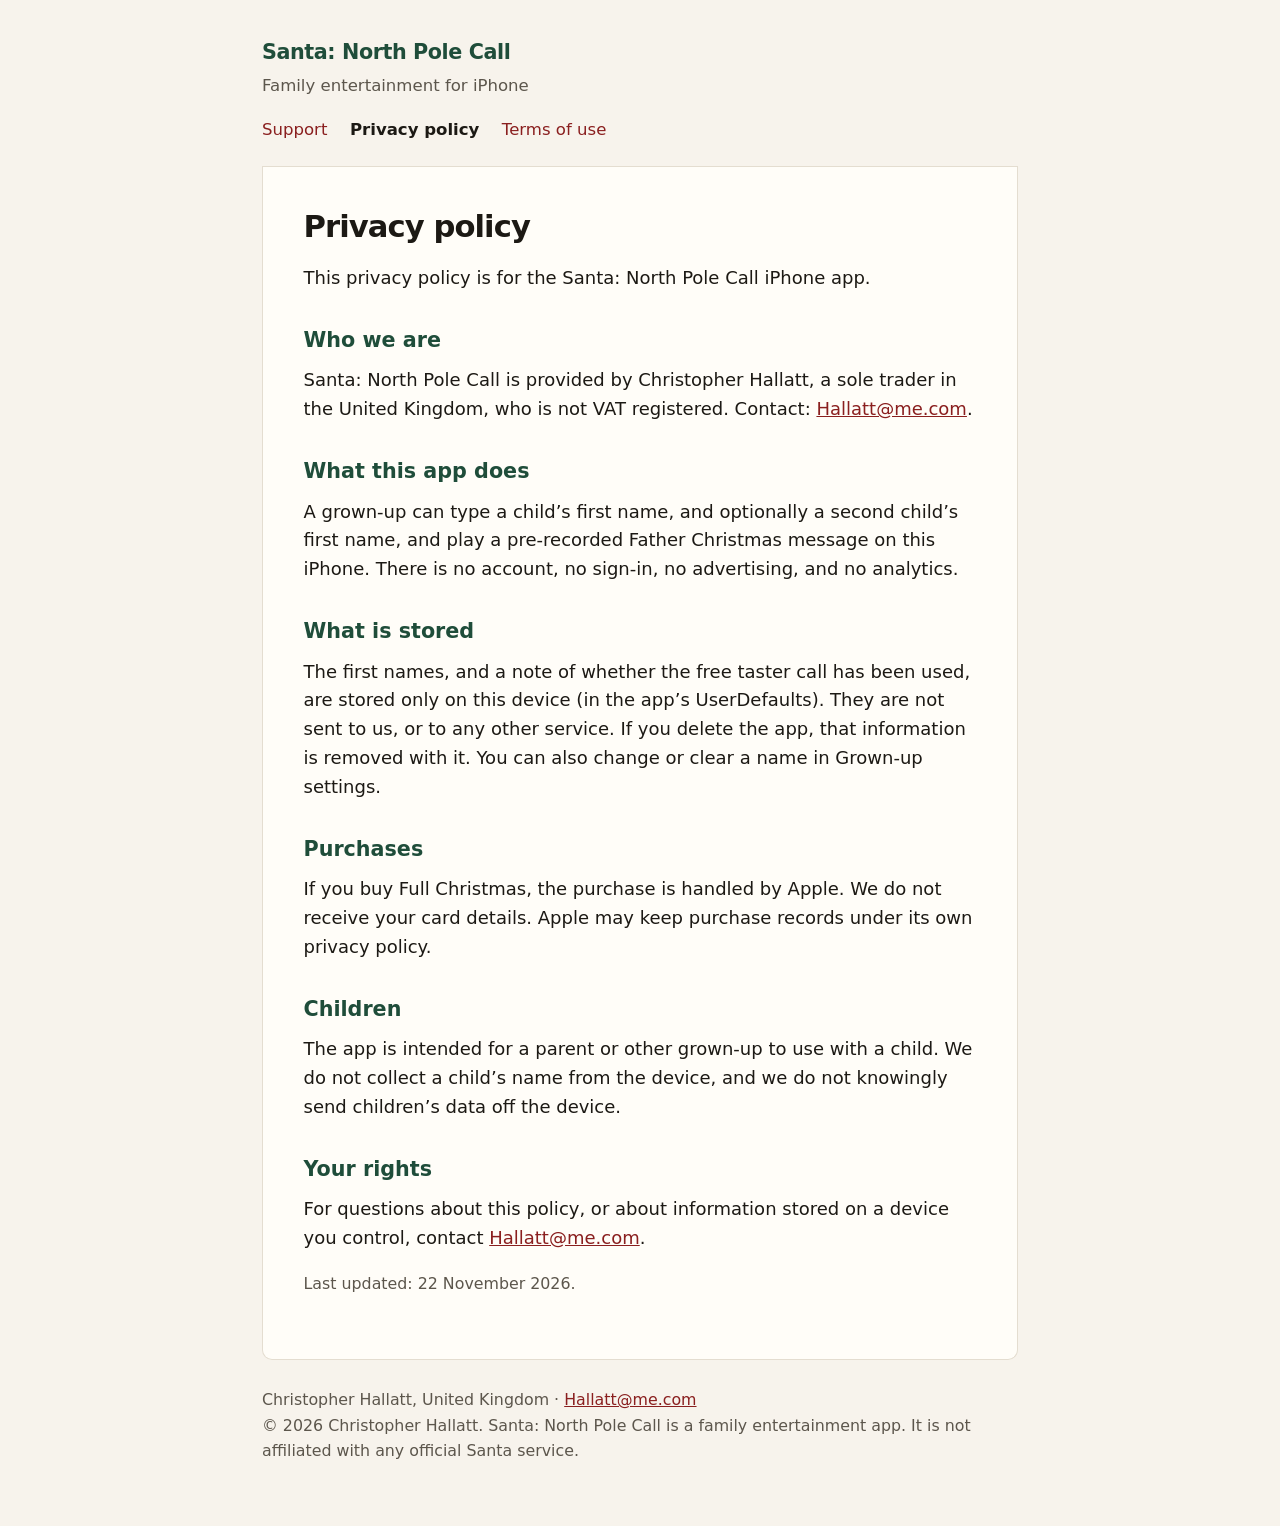
==== privacy.html @ f45953c3 "Publish support, privacy and terms pages for Santa: North Pole Call. Static GitHub Pages site with c" ====
<!DOCTYPE html>
<html lang="en-GB">
<head>
  <meta charset="utf-8">
  <meta name="viewport" content="width=device-width, initial-scale=1">
  <meta name="description" content="Privacy policy for Santa: North Pole Call.">
  <title>Privacy policy — Santa: North Pole Call</title>
  <link rel="stylesheet" href="style.css">
</head>
<body>
  <header>
    <p class="wordmark"><a href="index.html">Santa: North Pole Call</a></p>
    <p class="tagline">Family entertainment for iPhone</p>
    <nav aria-label="Site">
      <a href="index.html">Support</a>
      <a href="privacy.html" aria-current="page">Privacy policy</a>
      <a href="terms.html">Terms of use</a>
    </nav>
  </header>
  <main>
    <h1>Privacy policy</h1>
    <p>This privacy policy is for the Santa: North Pole Call iPhone app.</p>

    <h2>Who we are</h2>
    <p>Santa: North Pole Call is provided by Christopher Hallatt, a sole trader in the United Kingdom, who is not VAT registered. Contact: <a href="mailto:Hallatt@me.com">Hallatt@me.com</a>.</p>

    <h2>What this app does</h2>
    <p>A grown-up can type a child’s first name, and optionally a second child’s first name, and play a pre-recorded Father Christmas message on this iPhone. There is no account, no sign-in, no advertising, and no analytics.</p>

    <h2>What is stored</h2>
    <p>The first names, and a note of whether the free taster call has been used, are stored only on this device (in the app’s UserDefaults). They are not sent to us, or to any other service. If you delete the app, that information is removed with it. You can also change or clear a name in Grown-up settings.</p>

    <h2>Purchases</h2>
    <p>If you buy Full Christmas, the purchase is handled by Apple. We do not receive your card details. Apple may keep purchase records under its own privacy policy.</p>

    <h2>Children</h2>
    <p>The app is intended for a parent or other grown-up to use with a child. We do not collect a child’s name from the device, and we do not knowingly send children’s data off the device.</p>

    <h2>Your rights</h2>
    <p>For questions about this policy, or about information stored on a device you control, contact <a href="mailto:Hallatt@me.com">Hallatt@me.com</a>.</p>
    <p class="updated">Last updated: 22 November 2026.</p>
  </main>
  <footer>
    <address>Christopher Hallatt, United Kingdom · <a href="mailto:Hallatt@me.com">Hallatt@me.com</a></address>
    <p>© 2026 Christopher Hallatt. Santa: North Pole Call is a family entertainment app. It is not affiliated with any official Santa service.</p>
  </footer>
</body>
</html>
---- style.css ----
:root {
  --bg: #f7f3ec;
  --paper: #fffdf8;
  --ink: #1c1914;
  --muted: #5c564c;
  --line: #e4ddd0;
  --accent: #1f4d3a;
  --accent-hover: #16382a;
  --link: #8a1f1f;
}

* {
  box-sizing: border-box;
}

html {
  font-size: 18px;
}

body {
  margin: 0;
  color: var(--ink);
  background: var(--bg);
  font-family: ui-sans-serif, system-ui, -apple-system, "Segoe UI", Roboto, "Helvetica Neue", Arial, sans-serif;
  line-height: 1.6;
}

header, main, footer {
  width: min(42rem, calc(100% - 2.5rem));
  margin-left: auto;
  margin-right: auto;
}

header {
  padding: 2rem 0 1.25rem;
  border-bottom: 1px solid var(--line);
}

.wordmark {
  margin: 0 0 0.2rem;
  font-size: 1.15rem;
  font-weight: 650;
  letter-spacing: -0.02em;
  color: var(--accent);
}

.wordmark a {
  color: inherit;
  text-decoration: none;
}

.tagline {
  margin: 0 0 1rem;
  color: var(--muted);
  font-size: 0.92rem;
}

nav {
  display: flex;
  flex-wrap: wrap;
  gap: 0.75rem 1.25rem;
  font-size: 0.92rem;
}

nav a {
  color: var(--link);
  text-decoration: none;
}

nav a:hover, nav a:focus-visible, a:hover, a:focus-visible {
  text-decoration: underline;
}

nav a[aria-current="page"] {
  color: var(--ink);
  font-weight: 650;
  text-decoration: none;
}

main {
  background: var(--paper);
  padding: 1.75rem 1.5rem 2rem;
  border: 1px solid var(--line);
  border-top: none;
  border-radius: 0 0 10px 10px;
}

h1 {
  margin: 0 0 1rem;
  font-size: 1.7rem;
  line-height: 1.25;
  letter-spacing: -0.03em;
}

h2 {
  margin: 1.75rem 0 0.5rem;
  font-size: 1.15rem;
  color: var(--accent);
}

p, ul {
  margin: 0 0 1rem;
}

ul {
  padding-left: 1.2rem;
}

li + li {
  margin-top: 0.35rem;
}

a {
  color: var(--link);
}

.updated, footer {
  color: var(--muted);
  font-size: 0.88rem;
}

footer {
  padding: 1.5rem 0 2.5rem;
}

address {
  font-style: normal;
}

@media (min-width: 640px) {
  main {
    padding: 2.25rem 2.25rem 2.5rem;
  }
}
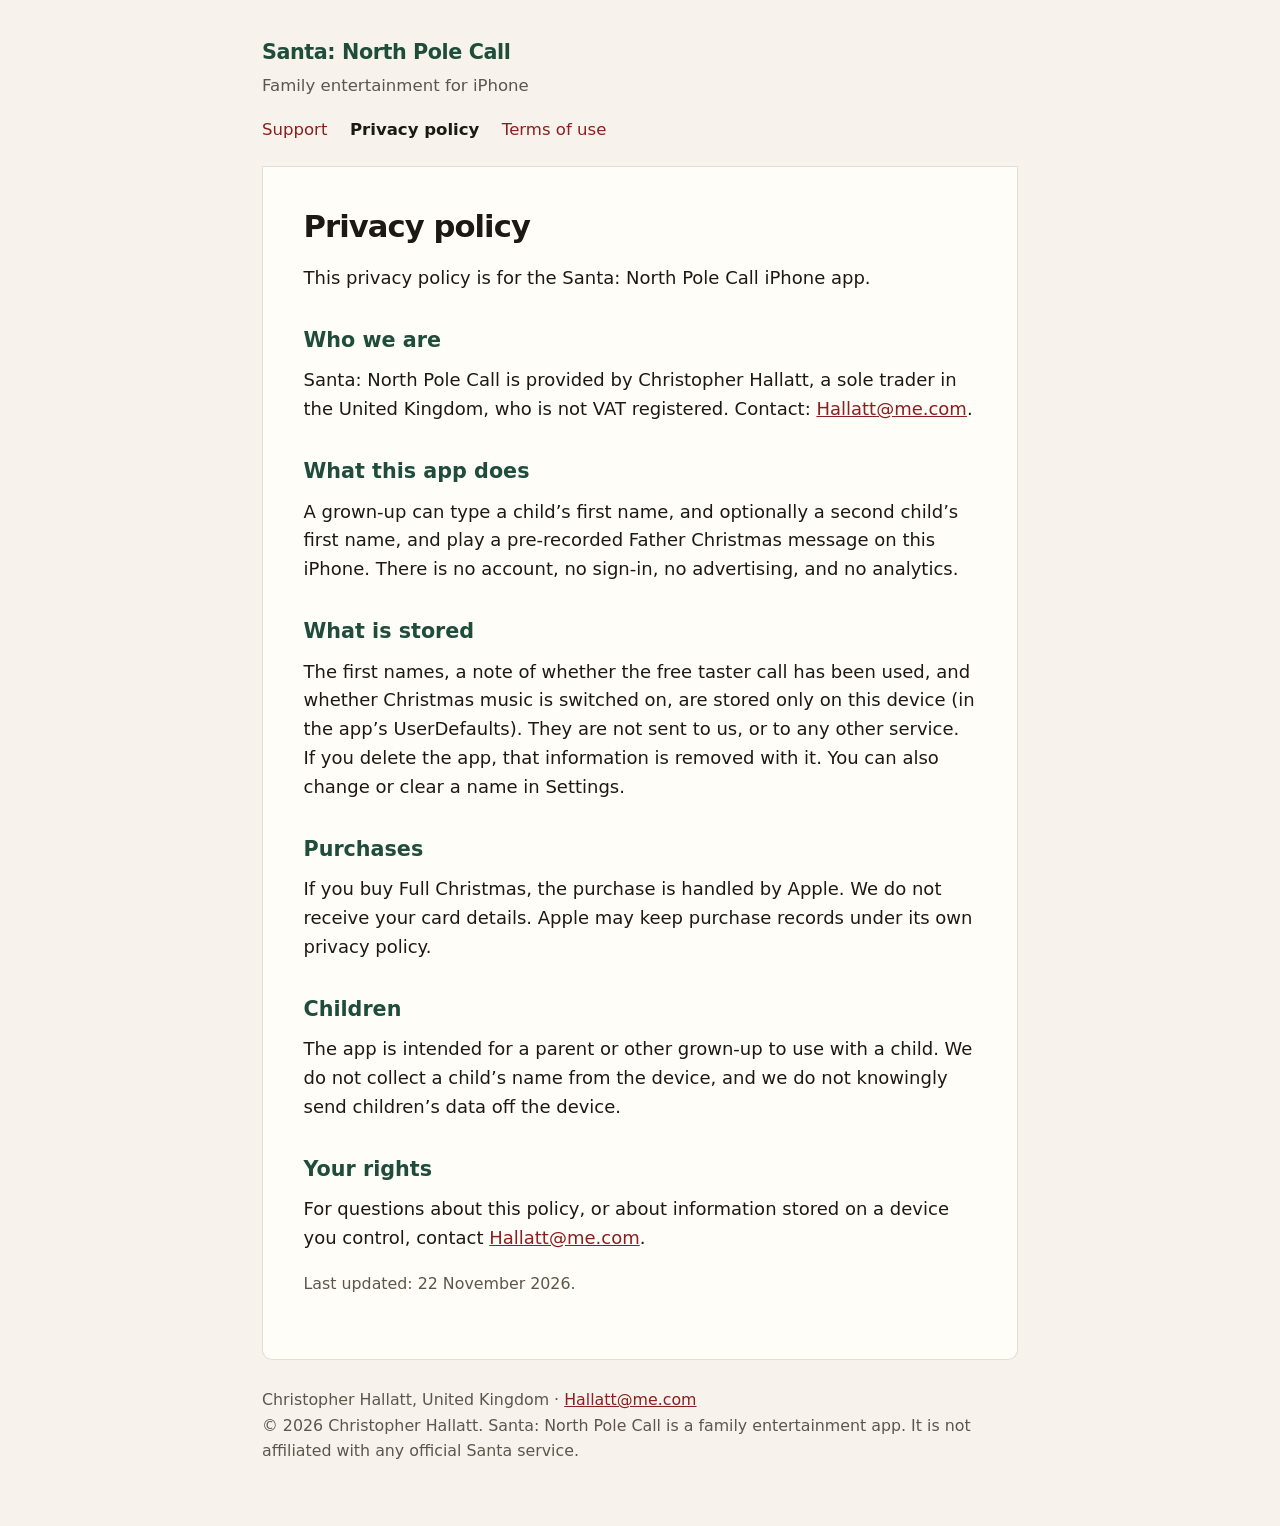
==== commit 7b183763: "Remove grown-up check wording; settings and music preference" ====
--- a/privacy.html
+++ b/privacy.html
@@ -28,7 +28,7 @@
     <p>A grown-up can type a child’s first name, and optionally a second child’s first name, and play a pre-recorded Father Christmas message on this iPhone. There is no account, no sign-in, no advertising, and no analytics.</p>
 
     <h2>What is stored</h2>
-    <p>The first names, and a note of whether the free taster call has been used, are stored only on this device (in the app’s UserDefaults). They are not sent to us, or to any other service. If you delete the app, that information is removed with it. You can also change or clear a name in Grown-up settings.</p>
+    <p>The first names, a note of whether the free taster call has been used, and whether Christmas music is switched on, are stored only on this device (in the app’s UserDefaults). They are not sent to us, or to any other service. If you delete the app, that information is removed with it. You can also change or clear a name in Settings.</p>
 
     <h2>Purchases</h2>
     <p>If you buy Full Christmas, the purchase is handled by Apple. We do not receive your card details. Apple may keep purchase records under its own privacy policy.</p>
